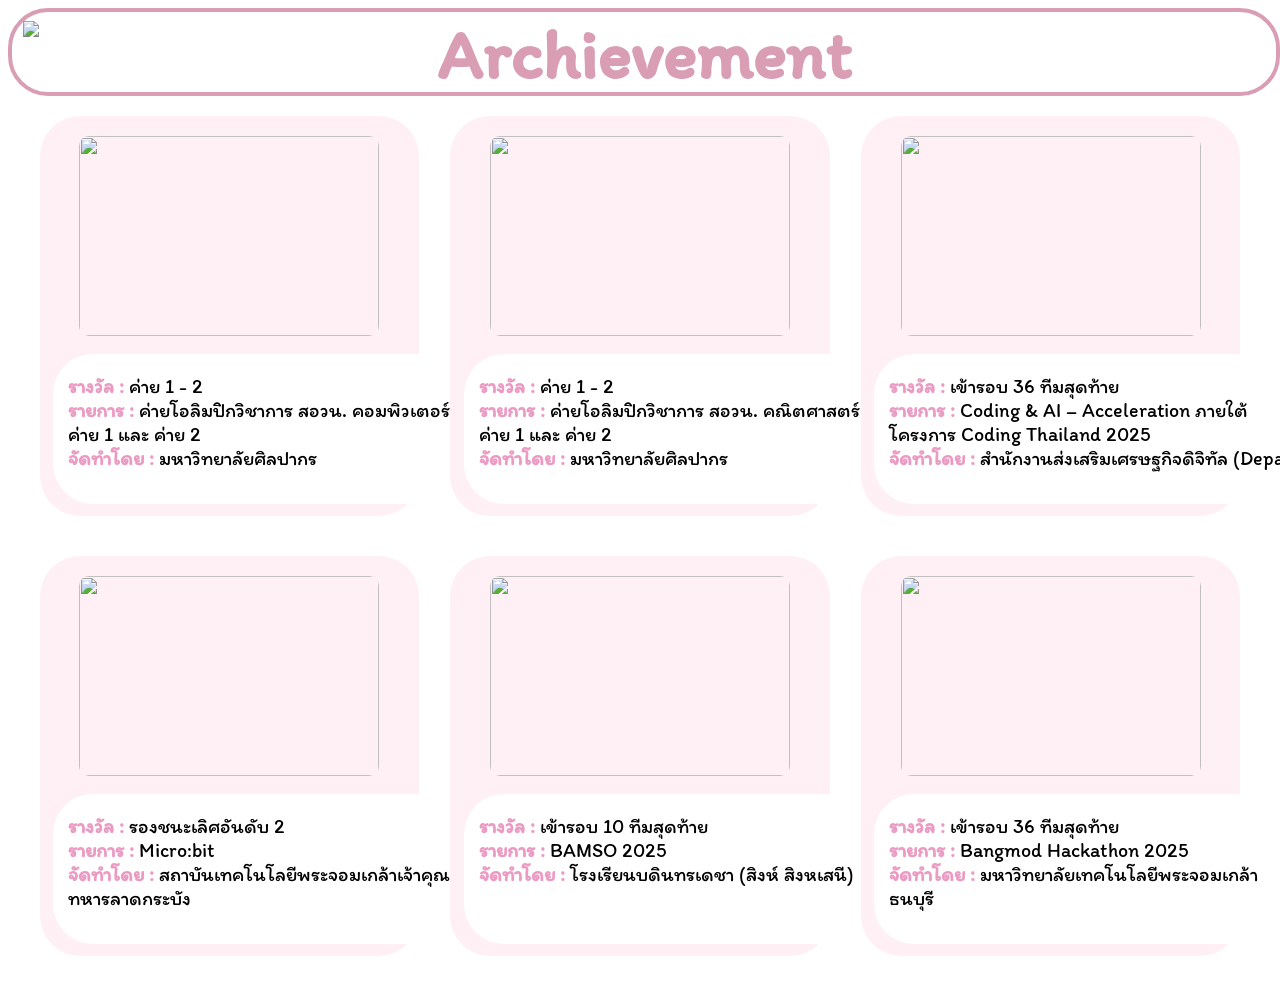
==== index2.html @ 0bed1ceb "commit" ====
<!DOCTYPE html>
<html lang="en">
<head>
    <meta charset="UTF-8">
    <meta name="viewport" content="width=device-width, initial-scale=1.0">
    <title>babycatm0ew</title>
    <link rel="stylesheet" href="stylepage1.css">
    <link rel="preconnect" href="https://fonts.googleapis.com">
    <link rel="preconnect" href="https://fonts.gstatic.com" crossorigin>
    <link href="https://fonts.googleapis.com/css2?family=Itim&display=swap" rel="stylesheet">
</head>
<body>
    <div class="back">
        <a href="index.html" >
            <img src="https://i.postimg.cc/Kjy7QXhQ/pngfind-com-pink-arrow-png-6325956.png">
        </a>
    </div>
    <div class = "topic">
        Archievement
    </div>
    <div class = "container">
        <div class = "box">
            <div class = "text">
                <p>
                <span class = "ptext">
                    รางวัล :
                </span>
                ค่าย 1 - 2
                <br>
                <span class = "ptext">
                    รายการ :
                </span>
                ค่ายโอลิมปิกวิชาการ สอวน. คอมพิวเตอร์ ค่าย 1 และ ค่าย 2
                <br>
                <span class = "ptext">
                    จัดทำโดย :
                </span>
                มหาวิทยาลัยศิลปากร
                <br>
                </p>
            </div>
        </div>
        <div class = "box">
            <div class = "text">
                <p>
                <span class = "ptext">
                    รางวัล :
                </span>
                ค่าย 1 - 2
                <br>
                <span class = "ptext">
                    รายการ :
                </span>
                ค่ายโอลิมปิกวิชาการ สอวน. คณิตศาสตร์ ค่าย 1 และ ค่าย 2
                <br>
                <span class = "ptext">
                    จัดทำโดย :
                </span>
                มหาวิทยาลัยศิลปากร
                <br>
                </p>
            </div> 
        </div>
        <div class = "box">
            <div class = "text">
                <p>
                <span class = "ptext">
                    รางวัล :
                </span>
                เข้ารอบ 36 ทีมสุดท้าย
                <br>
                <span class = "ptext">
                    รายการ :
                </span>
                Coding & AI – Acceleration ภายใต้โครงการ Coding Thailand 2025
                <br>
                <span class = "ptext">
                    จัดทำโดย :
                </span>
                สำนักงานส่งเสริมเศรษฐกิจดิจิทัล (Depa)
                <br>
                </p>
            </div>
        </div>
        <div class = "box">
            <div class = "text">
                <p>
                <span class = "ptext">
                    รางวัล :
                </span>
                รองชนะเลิศอันดับ 2
                <br>
                <span class = "ptext">
                    รายการ :
                </span>
                Micro:bit
                <br>
                <span class = "ptext">
                    จัดทำโดย :
                </span>
                สถาบันเทคโนโลยีพระจอมเกล้าเจ้าคุณทหารลาดกระบัง
                <br>
                </p>
            </div>
        </div>
        <div class = "box">
            <div class = "text">
                <p>
                <span class = "ptext">
                    รางวัล :
                </span>
                เข้ารอบ 10 ทีมสุดท้าย
                <br>
                <span class = "ptext">
                    รายการ :
                </span>
                BAMSO 2025
                <br>
                <span class = "ptext">
                    จัดทำโดย :
                </span>
                โรงเรียนบดินทรเดชา (สิงห์ สิงหเสนี)
                <br>
                </p>
            </div>
        </div>
        <div class = "box">
            <div class = "text">
                <p>
                <span class = "ptext">
                    รางวัล :
                </span>
                เข้ารอบ 36 ทีมสุดท้าย
                <br>
                <span class = "ptext">
                    รายการ :
                </span>
                Bangmod Hackathon 2025
                <br>
                <span class = "ptext">
                    จัดทำโดย :
                </span>
                มหาวิทยาลัยเทคโนโลยีพระจอมเกล้าธนบุรี 
                <br>
                </p>
            </div>
        </div>
    </div>
    <script src="script.js"></script>
</body>
</html>
---- stylepage1.css ----
body{
    /* background-color: #feadcc; */
    font-family: Itim;
    background-image: url("https://i.postimg.cc/X7pmtFRb/d-sin-th-y-ngmi-di-t-ngch-x-(11).png");
}
.topic{
    position: relative;
    border: 4px solid #d99db4;
    width: 100%;
    height: 80px;
    font-weight: bold;
    color: #d99db4;
    font-size: 70px;
    text-align: center;
    border-radius: 40px;
    background-color: rgb(255, 255, 255);
}
.container{
    position: relative;
    margin-top: 20px;
    display: flex;
    flex-wrap: wrap;
    flex-direction: row;
    justify-content: space-evenly;
}
.box{
    display: flex;
    flex-direction: column;
    border-radius: 40px;
    background-color: rgb(255, 240, 246);
    flex: 0 0 30%;
    width: 100%;
    height: 400px;
    margin-bottom: 40px;
    position: relative;
}
.box .text{
    position: absolute;
    background-color: white;
    width: 420px;
    height: 150px;
    left: 3.5%;
    bottom: 3%;
    border-radius: 40px;
    font-size: 20px;
}
.box .text p{
    margin-top: 20px;
    padding-left : 15px;
}
.by{
    margin-top: -46px;
    margin-left: 120px;
}
.ptext{
    font-weight: bold;
    color:#eb9bc3;;
}
.back img{
    margin-top: 0px;
    width: 4%;
    height: auto;
    z-index: 10;
    margin-top: 13px;
    margin-left: 15px;
    position: absolute;
}
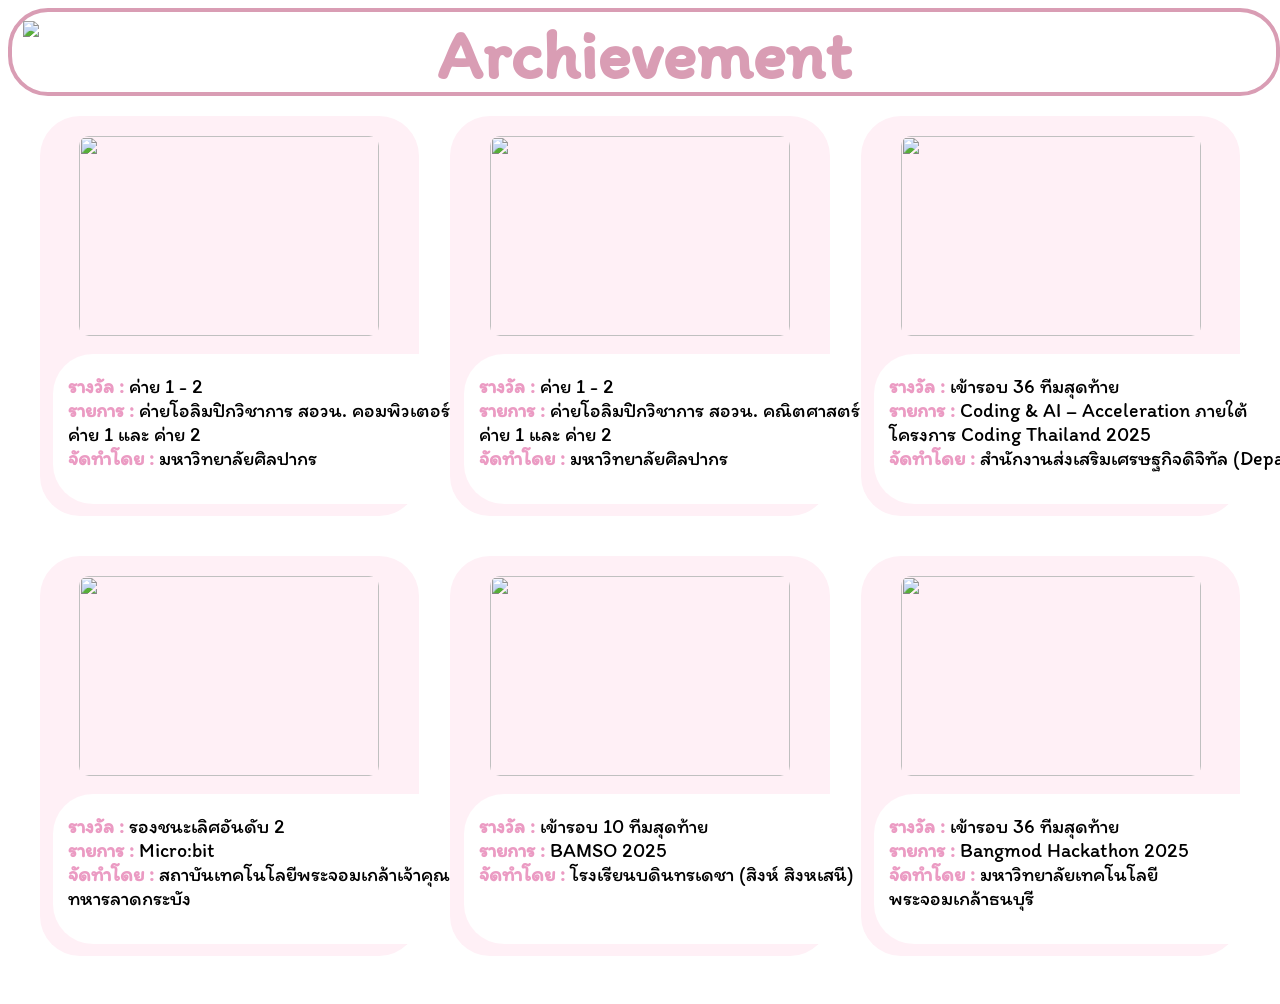
==== commit 7e95c947: "committ" ====
--- a/index2.html
+++ b/index2.html
@@ -140,7 +140,7 @@
                 <span class = "ptext">
                     จัดทำโดย :
                 </span>
-                มหาวิทยาลัยเทคโนโลยีพระจอมเกล้าธนบุรี 
+                มหาวิทยาลัยเทคโนโลยี<br>พระจอมเกล้าธนบุรี 
                 <br>
                 </p>
             </div>
